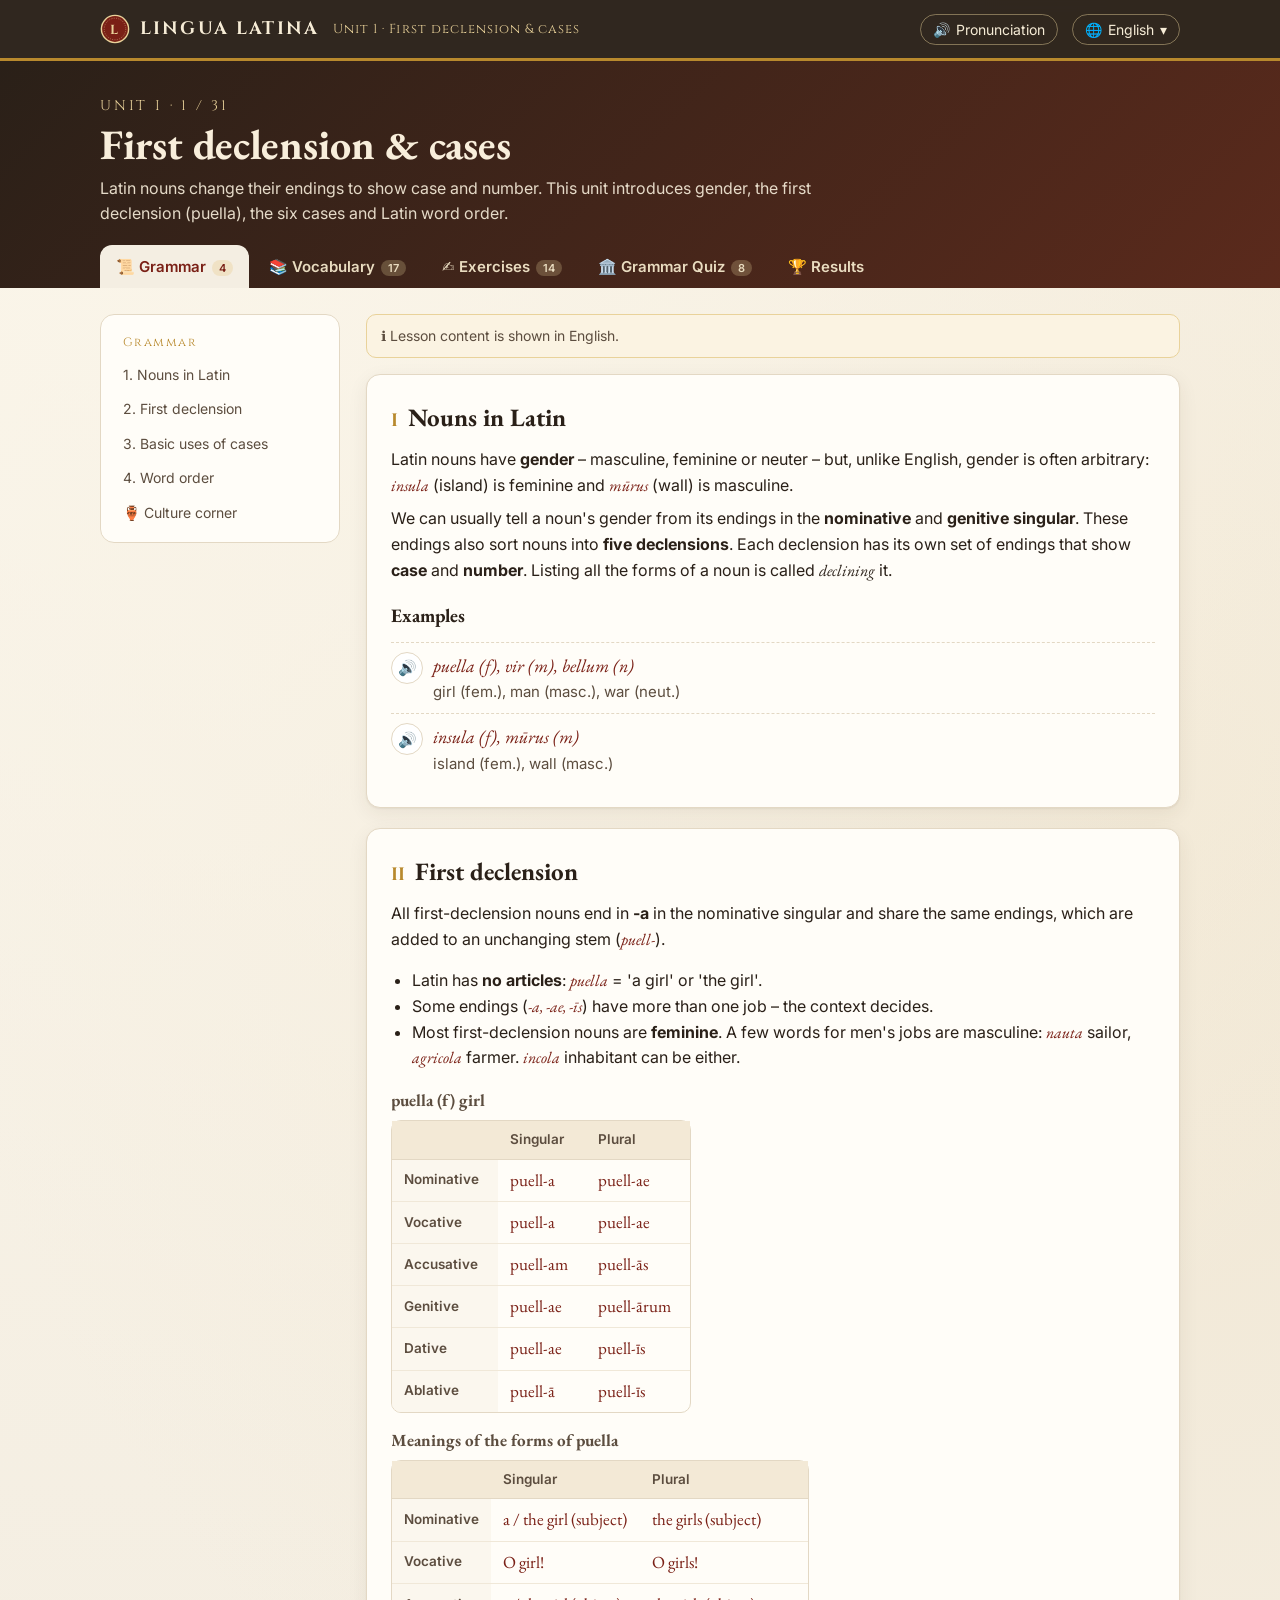
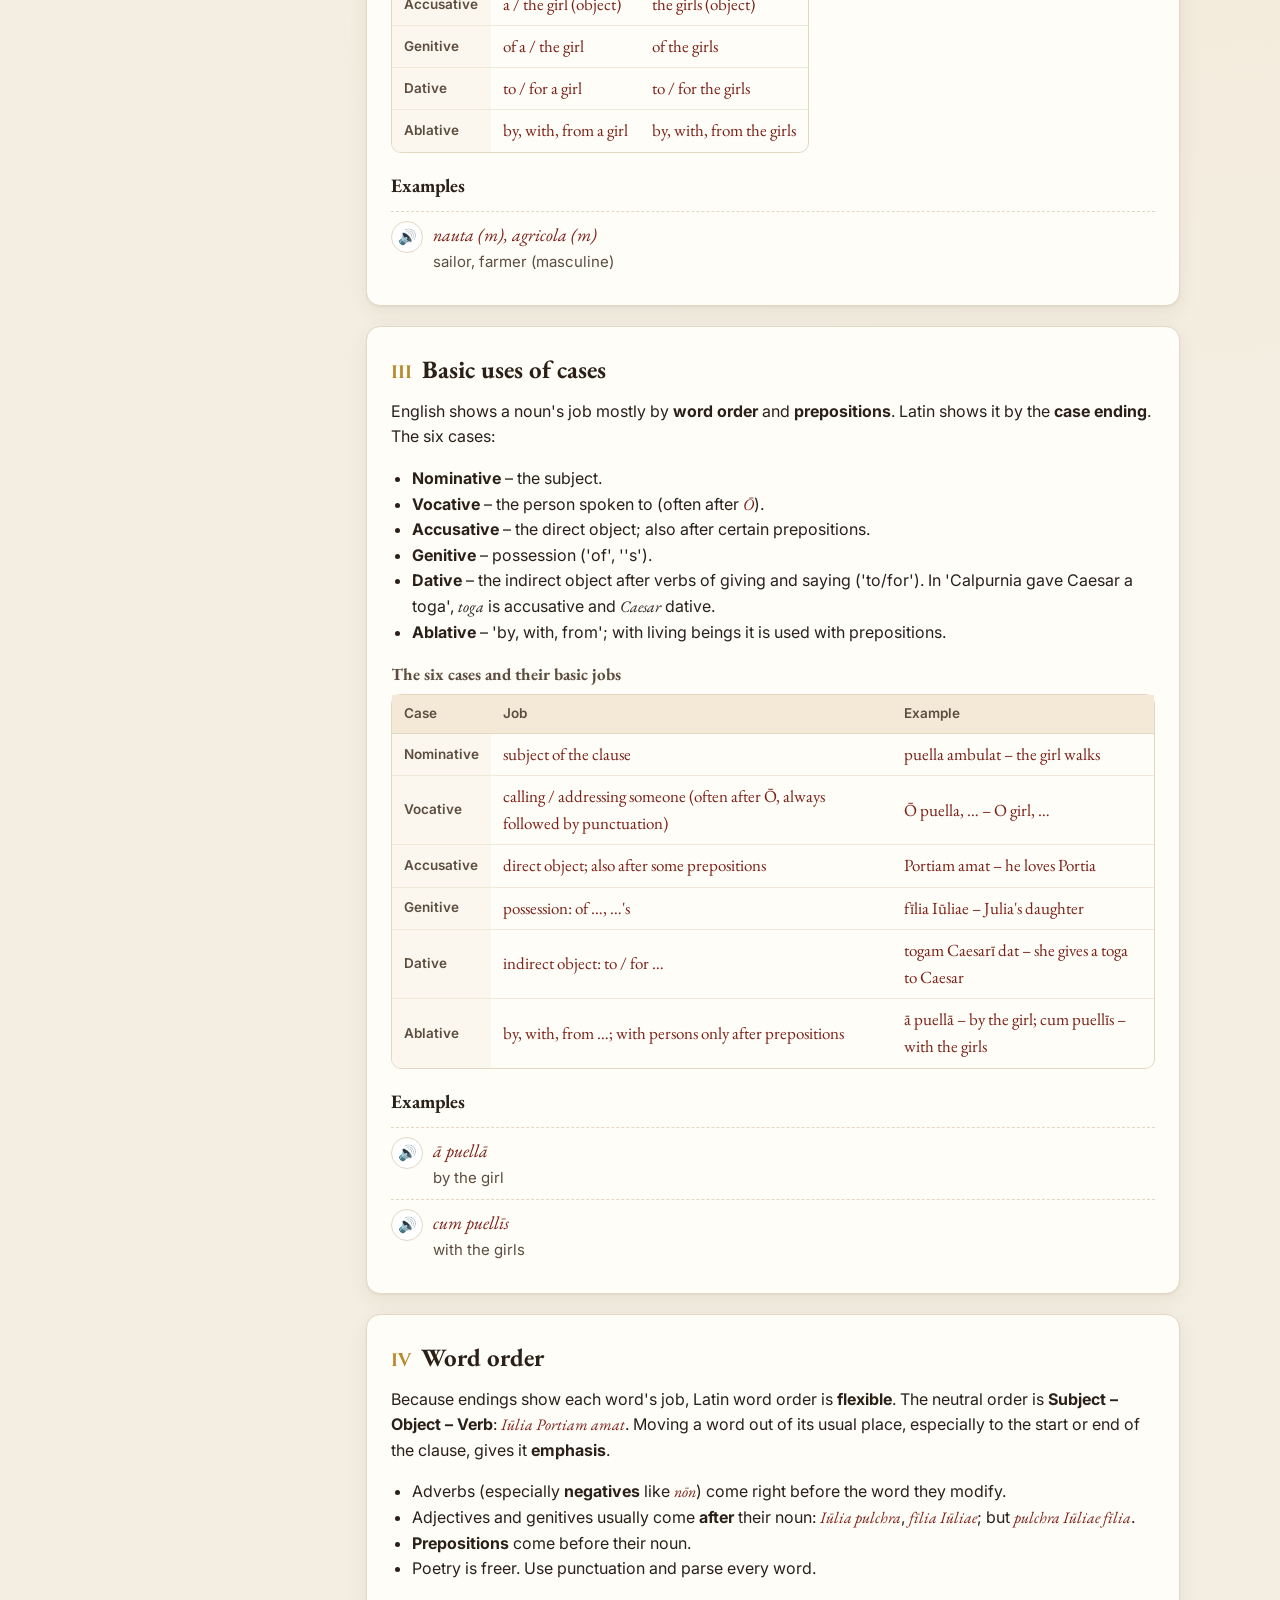
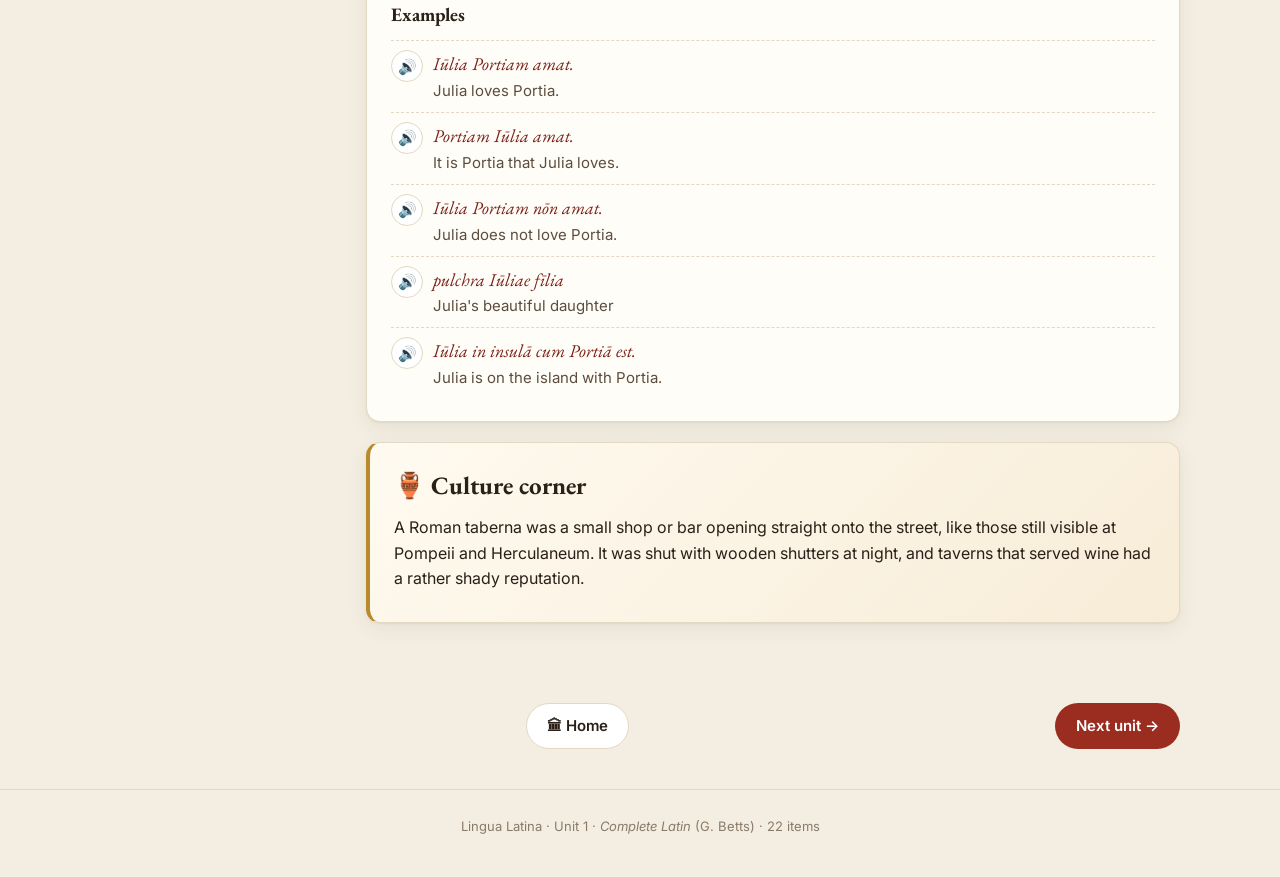
==== unit.html @ 3646592d "Lingua Latina: interactive Latin grammar site (31 units) Co-Authored-By: Claude Opus 5.5 <noreply@an" ====
<!DOCTYPE html>
<html lang="ko">
<head>
<meta charset="utf-8">
<meta name="viewport" content="width=device-width,initial-scale=1">
<title>Lingua Latina — Interactive Latin Grammar</title>
<meta name="description" content="Interactive Latin grammar course: 31 units, readings, exercises with instant scoring, Latin audio. KCIS Latin class.">
<link rel="icon" href="data:image/svg+xml,<svg xmlns='http://www.w3.org/2000/svg' viewBox='0 0 64 64'><rect width='64' height='64' rx='14' fill='%237a2016'/><text x='32' y='45' text-anchor='middle' font-size='38' font-family='Georgia' fill='%23e9d29a'>L</text></svg>">
<link rel="preconnect" href="https://fonts.googleapis.com"><link rel="preconnect" href="https://fonts.gstatic.com" crossorigin>
<link href="https://fonts.googleapis.com/css2?family=Cinzel:wght@500;700&family=EB+Garamond:ital,wght@0,400;0,600;1,400;1,600&family=Inter:wght@400;600;700&family=Noto+Sans+KR:wght@400;600;700&family=Noto+Serif+KR:wght@400;600&display=swap" rel="stylesheet">
<link rel="stylesheet" href="css/style.css">
</head>
<body data-page="unit">
<header class="topbar" id="topbar"></header>
<div id="app"></div>
<script src="js/i18n.js"></script>
<script src="js/tts.js"></script>

<script src="js/app.js"></script>
</body>
</html>
---- css/style.css ----
:root{
  --ink:#2a2018; --ink2:#5c4d3f; --muted:#8a7a68; --bg:#f4eee2; --paper:#fffdf8; --line:#e3d8c4;
  --red:#9b2d20; --red2:#7a2016; --gold:#b8892d; --gold2:#e9d29a; --green:#2f7d4f; --green-bg:#e6f3ea;
  --bad:#b23a2b; --bad-bg:#fbe9e6; --warn:#a8741a; --warn-bg:#fbf1dc; --blue:#2c5b86;
  --shadow:0 1px 2px rgba(60,40,20,.06),0 6px 20px rgba(60,40,20,.07); --r:14px;
  --serif:'EB Garamond','Noto Serif KR','Noto Serif SC','Noto Serif JP',Georgia,serif;
  --sans:'Inter','Noto Sans KR','Noto Sans SC','Noto Sans JP',system-ui,-apple-system,sans-serif;
  --cap:'Cinzel','EB Garamond',serif;
}
*{box-sizing:border-box}
html{scroll-behavior:smooth}
body{margin:0;background:var(--bg);color:var(--ink);font-family:var(--sans);font-size:16px;line-height:1.6;
  background-image:radial-gradient(circle at 10% 0%,#fbf6ea 0,transparent 40%),radial-gradient(circle at 90% 20%,#f1e7d3 0,transparent 35%)}
a{color:var(--red);text-decoration:none} a:hover{text-decoration:underline}
button{font-family:inherit;cursor:pointer}
.la{font-family:var(--serif);font-style:italic;color:var(--red2)}
.wrap{max-width:1120px;margin:0 auto;padding:0 20px}

/* ---------- top bar ---------- */
.topbar{position:sticky;top:0;z-index:50;background:rgba(42,32,24,.97);color:#f6ecd6;border-bottom:3px solid var(--gold);backdrop-filter:blur(6px)}
.topbar .wrap{display:flex;align-items:center;gap:14px;height:58px}
.brand{display:flex;align-items:center;gap:10px;color:#f6ecd6;font-family:var(--cap);font-weight:700;letter-spacing:.12em;font-size:18px;white-space:nowrap}
.brand:hover{text-decoration:none}
.brand .laurel{width:30px;height:30px}
.topbar .crumbs{font-family:var(--cap);font-size:13px;letter-spacing:.08em;color:var(--gold2);overflow:hidden;text-overflow:ellipsis;white-space:nowrap}
.spacer{flex:1}
.tb-btn{background:transparent;border:1px solid rgba(233,210,154,.45);color:#f6ecd6;border-radius:999px;padding:6px 12px;font-size:14px;display:flex;align-items:center;gap:6px}
.tb-btn:hover{background:rgba(233,210,154,.15)}
.dropdown{position:relative}
.menu{position:absolute;right:0;top:calc(100% + 8px);background:var(--paper);color:var(--ink);border:1px solid var(--line);border-radius:12px;box-shadow:var(--shadow);min-width:200px;padding:6px;display:none;max-height:70vh;overflow:auto}
.menu.open{display:block}
.menu button{display:block;width:100%;text-align:left;border:0;background:none;padding:8px 12px;border-radius:8px;font-size:15px;color:var(--ink)}
.menu button:hover,.menu button.on{background:#f3e9d6}
.menu button.on{font-weight:700;color:var(--red)}
.audio-panel{padding:12px;min-width:290px}
.audio-panel label{display:block;font-size:13px;color:var(--muted);margin:8px 0 4px}
.audio-panel select,.audio-panel input[type=range]{width:100%}
.audio-panel select{padding:7px;border-radius:8px;border:1px solid var(--line);background:#fff;font-size:14px}
.audio-panel .note{font-size:12px;color:var(--ink2);margin-top:10px;line-height:1.45;background:#f8f1e3;border-radius:8px;padding:8px}
.seg{display:flex;border:1px solid var(--line);border-radius:10px;overflow:hidden}
.seg button{flex:1;white-space:nowrap;border:0;background:#fff;padding:7px 6px;font-size:13px;text-align:center;border-radius:0}
.seg button.on{background:var(--red);color:#fff;font-weight:600}

/* ---------- hero ---------- */
.hero{position:relative;overflow:hidden;background:linear-gradient(135deg,#2a2018 0%,#4a2a1e 55%,#7a2016 100%);color:#f8eedb;padding:64px 0 56px}
.hero:after{content:"";position:absolute;inset:0;background:repeating-linear-gradient(90deg,rgba(255,255,255,.03) 0 2px,transparent 2px 80px);pointer-events:none}
.hero h1{font-family:var(--cap);font-size:clamp(38px,6vw,64px);letter-spacing:.14em;margin:0;line-height:1.05}
.hero .sub{font-family:var(--serif);font-size:clamp(18px,2.2vw,23px);color:var(--gold2);margin:12px 0 18px;font-style:italic}
.hero p{max-width:640px;font-size:17px;opacity:.92}
.hero .motto{position:absolute;right:28px;top:18px;font-family:var(--cap);letter-spacing:.3em;font-size:12px;color:rgba(233,210,154,.6)}
.hero-cta{display:flex;gap:12px;flex-wrap:wrap;margin-top:22px}
.btn{display:inline-flex;align-items:center;gap:8px;border-radius:999px;padding:10px 20px;font-weight:600;border:1px solid transparent;font-size:15px;transition:.15s}
.btn:hover{text-decoration:none;transform:translateY(-1px)}
.btn-gold{background:var(--gold);color:#2a2018}
.btn-ghost{border-color:rgba(233,210,154,.6);color:#f8eedb}
.btn-red{background:var(--red);color:#fff}
.btn-line{background:#fff;border-color:var(--line);color:var(--ink)}
.btn-sm{padding:6px 14px;font-size:14px}

/* ---------- stats ---------- */
.stats{display:grid;grid-template-columns:repeat(3,1fr);gap:16px;margin:-34px 0 26px;position:relative;z-index:2}
.stat{background:var(--paper);border:1px solid var(--line);border-radius:var(--r);padding:18px 20px;box-shadow:var(--shadow)}
.stat .k{font-size:13px;color:var(--muted);text-transform:uppercase;letter-spacing:.06em}
.stat .v{font-family:var(--cap);font-size:30px;font-weight:700;color:var(--red2)}
.bar{height:8px;background:#efe5d2;border-radius:99px;overflow:hidden}
.bar i{display:block;height:100%;background:linear-gradient(90deg,var(--gold),var(--red));border-radius:99px;transition:width .4s}

/* ---------- unit grid ---------- */
.toolbar{display:flex;gap:12px;align-items:center;margin:8px 0 6px;flex-wrap:wrap}
.search{flex:1;min-width:220px;padding:11px 16px;border-radius:999px;border:1px solid var(--line);background:var(--paper);font-size:15px}
.part{margin:30px 0 8px;display:flex;align-items:center;gap:14px}
.part h2{font-family:var(--cap);font-size:18px;letter-spacing:.12em;margin:0;color:var(--ink2);white-space:nowrap}
.part:after{content:"";flex:1;height:1px;background:linear-gradient(90deg,var(--gold),transparent)}
.grid{display:grid;grid-template-columns:repeat(auto-fill,minmax(310px,1fr));gap:16px}
.ucard{background:var(--paper);border:1px solid var(--line);border-radius:var(--r);padding:18px 18px 14px;box-shadow:var(--shadow);display:flex;flex-direction:column;gap:8px;color:var(--ink);transition:.15s;position:relative}
.ucard:hover{text-decoration:none;transform:translateY(-2px);border-color:var(--gold)}
.ucard .num{font-family:var(--cap);font-size:13px;letter-spacing:.14em;color:var(--gold)}
.ucard .roman{position:absolute;right:16px;top:12px;font-family:var(--cap);font-size:26px;color:#efe3c9}
.ucard h3{margin:0;font-family:var(--serif);font-size:21px;line-height:1.25;color:var(--ink)}
.ucard .topics{font-size:13.5px;color:var(--ink2);line-height:1.45}
.ucard .meta{display:flex;gap:10px;align-items:center;font-size:12.5px;color:var(--muted);margin-top:auto;padding-top:6px}
.ucard .meta .bar{flex:1}
.pill{display:inline-block;padding:2px 9px;border-radius:99px;background:#f3e9d6;color:var(--ink2);font-size:12px;font-weight:600}
.pill.done{background:var(--green-bg);color:var(--green)}

/* pronunciation box */
.pronbox{background:var(--paper);border:1px solid var(--line);border-radius:var(--r);padding:20px;margin:34px 0;box-shadow:var(--shadow)}
.pronbox h2{font-family:var(--cap);letter-spacing:.1em;font-size:18px;margin:0 0 4px}
.chips{display:flex;flex-wrap:wrap;gap:8px;margin-top:12px}
.chip{border:1px solid var(--line);background:#fff;border-radius:999px;padding:6px 12px;font-family:var(--serif);font-style:italic;font-size:17px;color:var(--red2)}
.chip:hover{background:#fbf3e3;border-color:var(--gold)}
.chip small{font-style:normal;font-family:var(--sans);color:var(--muted);font-size:12px;margin-left:6px}

/* ---------- unit page ---------- */
.uhead{background:linear-gradient(135deg,#2a2018,#5b2a1c);color:#f8eedb;padding:34px 0 0}
.uhead .num{font-family:var(--cap);letter-spacing:.2em;color:var(--gold2);font-size:14px}
.uhead h1{font-family:var(--serif);font-size:clamp(28px,4vw,42px);margin:4px 0 6px;line-height:1.15}
.uhead p{opacity:.9;max-width:780px;margin:0 0 18px}
.tabs{display:flex;gap:4px;overflow-x:auto;scrollbar-width:none}
.tabs button{background:transparent;border:0;color:#e9dcc0;padding:12px 16px;font-size:15px;font-weight:600;border-radius:12px 12px 0 0;white-space:nowrap}
.tabs button.on{background:var(--bg);color:var(--red2)}
.tabs button .cnt{font-size:11px;background:rgba(233,210,154,.25);padding:1px 7px;border-radius:99px;margin-left:6px}
.tabs button.on .cnt{background:#f0e2c5}
.layout{display:grid;grid-template-columns:240px 1fr;gap:26px;margin:26px auto 60px}
.toc{position:sticky;top:78px;align-self:start;background:var(--paper);border:1px solid var(--line);border-radius:var(--r);padding:12px;font-size:14px;max-height:calc(100vh - 100px);overflow:auto}
.toc a{display:block;padding:6px 10px;border-radius:8px;color:var(--ink2)}
.toc a:hover{background:#f6eddc;text-decoration:none}
.toc .h{font-family:var(--cap);font-size:12px;letter-spacing:.12em;color:var(--gold);padding:6px 10px}
.card{background:var(--paper);border:1px solid var(--line);border-radius:var(--r);padding:22px 24px;box-shadow:var(--shadow);margin-bottom:20px}
.card h2{font-family:var(--serif);font-size:25px;margin:0 0 10px;color:var(--ink);display:flex;align-items:baseline;gap:10px}
.card h2 .n{font-family:var(--cap);color:var(--gold);font-size:18px}
.card h3{font-family:var(--serif);font-size:19px;margin:18px 0 8px}
.gbody p{margin:.5em 0}.gbody ul{padding-left:1.3em}
.gbody .la,.gbody i{font-family:var(--serif)}
.tablewrap{overflow-x:auto;margin:14px 0}
table.para{border-collapse:separate;border-spacing:0;min-width:300px;font-size:15px;border:1px solid var(--line);border-radius:10px;overflow:hidden}
table.para caption{caption-side:top;text-align:left;font-weight:700;padding:0 0 6px;color:var(--ink2);font-family:var(--serif);font-size:17px}
table.para th{background:#f3e9d6;color:var(--ink2);font-weight:600;padding:8px 12px;text-align:left;font-size:13.5px;border-bottom:1px solid var(--line)}
table.para td{padding:7px 12px;border-bottom:1px solid #f0e8d8}
table.para tr:last-child td{border-bottom:0}
table.para td:first-child{color:var(--ink2);font-weight:600;font-size:13.5px;background:#fbf7ee}
table.para td.sp{font-family:var(--serif);font-size:17px;color:var(--red2);cursor:pointer}
table.para td.sp:hover{background:#fbf0dc}
.examples{list-style:none;padding:0;margin:10px 0 0}
.examples li{display:flex;gap:10px;align-items:flex-start;padding:9px 0;border-top:1px dashed var(--line)}
.examples .ltxt{font-family:var(--serif);font-size:18px;color:var(--red2);font-style:italic}
.examples .tr{color:var(--ink2);font-size:15px}
.spk{flex:none;width:32px;height:32px;border-radius:50%;border:1px solid var(--line);background:#fff;display:inline-flex;align-items:center;justify-content:center;color:var(--red);font-size:15px;padding:0}
.spk:hover{background:var(--red);color:#fff;border-color:var(--red)}
.spk.slow{font-size:11px;font-weight:700;width:auto;padding:0 9px;border-radius:99px}
.spk.playing{animation:pulse 1s infinite}
@keyframes pulse{50%{box-shadow:0 0 0 6px rgba(155,45,32,.15)}}
.notice{background:#fbf3e2;border:1px solid var(--gold2);border-radius:10px;padding:10px 14px;font-size:14px;color:var(--ink2);margin-bottom:16px}
.culture{background:linear-gradient(135deg,#fffaf0,#f7ecd7);border-left:4px solid var(--gold)}

/* vocab */
.vtools{display:flex;gap:8px;margin-bottom:12px;flex-wrap:wrap}
.vlist{display:grid;grid-template-columns:repeat(auto-fill,minmax(260px,1fr));gap:8px}
.vitem{display:flex;gap:10px;align-items:center;padding:9px 12px;border:1px solid var(--line);border-radius:10px;background:#fff}
.vitem .lw{font-family:var(--serif);font-size:17px;color:var(--red2)}
.vitem .m{font-size:14px;color:var(--ink2)}
.fc-wrap{display:flex;flex-direction:column;align-items:center;gap:14px}
.fc{width:min(440px,100%);height:240px;perspective:1000px;cursor:pointer}
.fc-in{position:relative;width:100%;height:100%;transition:transform .5s;transform-style:preserve-3d}
.fc.flip .fc-in{transform:rotateY(180deg)}
.fc-f,.fc-b{position:absolute;inset:0;backface-visibility:hidden;border-radius:18px;display:flex;flex-direction:column;align-items:center;justify-content:center;padding:20px;text-align:center;box-shadow:var(--shadow)}
.fc-f{background:linear-gradient(135deg,#fffdf8,#f4e7cc);border:1px solid var(--gold2)}
.fc-f .lw{font-family:var(--serif);font-size:32px;color:var(--red2);font-style:italic}
.fc-b{background:var(--red2);color:#fff;transform:rotateY(180deg);font-size:24px}
.fc-nav{display:flex;gap:10px;align-items:center}

/* exercises */
.ex-head{display:flex;justify-content:space-between;align-items:center;gap:12px;flex-wrap:wrap;margin-bottom:6px}
.ex-score{font-family:var(--cap);font-weight:700;color:var(--red2);font-size:18px}
.instr{color:var(--ink2);font-size:14.5px;margin:0 0 12px}
.item{border:1px solid var(--line);border-radius:12px;padding:14px 16px;margin:12px 0;background:#fff;transition:border-color .2s}
.item.ok{border-color:#9fd0b0;background:#fbfffc}
.item.no{border-color:#e7b2aa;background:#fffbfa}
.item.half{border-color:#e9cf96;background:#fffdf6}
.item .top{display:flex;gap:10px;align-items:flex-start}
.item .no-badge{flex:none;font-family:var(--cap);font-weight:700;background:#f3e9d6;color:var(--ink2);border-radius:8px;padding:2px 8px;font-size:14px;margin-top:3px}
.item .latin{flex:1;font-family:var(--serif);font-size:19.5px;line-height:1.5;color:var(--ink);white-space:pre-line}
.item .latin .w{cursor:pointer;border-radius:4px}
.item .latin .w:hover{background:#fbeccb}
.item .src{font-size:12.5px;color:var(--muted);margin-top:2px;font-style:italic}
.item .acts{display:flex;gap:6px;flex:none}
.tools{display:flex;gap:6px;flex-wrap:wrap;margin:10px 0 0}
.mini{border:1px solid var(--line);background:#fffaf0;border-radius:99px;padding:3px 11px;font-size:13px;color:var(--ink2)}
.mini:hover{border-color:var(--gold)}
.mini.on{background:var(--ink);color:#fff;border-color:var(--ink)}
.reveal{margin-top:8px;padding:8px 12px;background:#faf4e7;border-radius:8px;font-size:14px;color:var(--ink2)}
.gloss{display:flex;flex-wrap:wrap;gap:6px}
.gloss span{background:#fff;border:1px solid var(--line);border-radius:6px;padding:2px 8px;font-size:13.5px}
.gloss b{font-family:var(--serif);color:var(--red2);font-weight:600;font-style:italic}
.opts{display:grid;gap:8px;margin-top:12px}
.opt{display:flex;gap:10px;align-items:flex-start;text-align:left;border:1px solid var(--line);background:#fffdf9;border-radius:10px;padding:10px 12px;font-size:15px;color:var(--ink);line-height:1.45}
.opt:hover:not([disabled]){border-color:var(--gold);background:#fff8ea}
.opt .l{flex:none;width:24px;height:24px;border-radius:50%;background:#f3e9d6;display:flex;align-items:center;justify-content:center;font-weight:700;font-size:13px;color:var(--ink2)}
.opt.right{border-color:var(--green);background:var(--green-bg)}
.opt.right .l{background:var(--green);color:#fff}
.opt.wrong{border-color:var(--bad);background:var(--bad-bg)}
.opt.wrong .l{background:var(--bad);color:#fff}
.opt[disabled]{cursor:default}
textarea.tr-in,input.fill-in{width:100%;border:1px solid var(--line);border-radius:10px;padding:10px 12px;font-size:15px;font-family:inherit;background:#fffdf9;margin-top:12px}
textarea.tr-in{min-height:70px;resize:vertical}
textarea:focus,input:focus{outline:2px solid var(--gold2);border-color:var(--gold)}
.wrow{display:flex;gap:8px;margin-top:8px;flex-wrap:wrap}
.fb{margin-top:10px;border-radius:10px;padding:10px 14px;font-size:14.5px}
.fb.ok{background:var(--green-bg);color:#1f5c38}
.fb.no{background:var(--bad-bg);color:#7d2419}
.fb.half{background:var(--warn-bg);color:#6e4a0d}
.fb .model{margin-top:6px;color:var(--ink)}
.fb .model b{font-weight:700}
.kw{display:inline-block;border-radius:6px;padding:1px 8px;margin:3px 4px 0 0;font-size:13px}
.kw.y{background:#cfe9d7;color:#1f5c38}.kw.n{background:#f6d3cd;color:#7d2419}
.fillgrid{display:grid;grid-template-columns:repeat(auto-fill,minmax(300px,1fr));gap:10px}
.fillitem{border:1px solid var(--line);border-radius:12px;padding:12px 14px;background:#fff}
.fillitem .p{display:flex;justify-content:space-between;align-items:center;gap:8px}
.fillitem .p .lw{font-family:var(--serif);font-size:18px;color:var(--red2)}
.fillitem input.fill-in{margin-top:8px}
.fillitem.ok{border-color:#9fd0b0;background:#fbfffc}.fillitem.no{border-color:#e7b2aa;background:#fffbfa}
.fillitem .ans{font-size:13px;margin-top:6px;color:var(--ink2)}
.qnum{font-family:var(--cap);color:var(--gold);font-weight:700;margin-right:6px}
.qtext{font-size:16.5px;font-weight:600}
.explain{margin-top:8px;font-size:14px;color:var(--ink2);background:#faf4e7;border-radius:8px;padding:8px 12px}

/* results */
.ring{width:150px;height:150px;border-radius:50%;display:grid;place-items:center;margin:6px auto 10px;background:conic-gradient(var(--red) calc(var(--p)*1%),#efe5d2 0)}
.ring>div{width:118px;height:118px;border-radius:50%;background:var(--paper);display:grid;place-items:center;font-family:var(--cap);font-size:30px;font-weight:700;color:var(--red2)}
.rtable{width:100%;border-collapse:collapse;font-size:15px}
.rtable td,.rtable th{padding:10px 8px;border-bottom:1px solid var(--line);text-align:left}
.rtable td.num{text-align:right;font-variant-numeric:tabular-nums;white-space:nowrap}
.unav{display:flex;justify-content:space-between;gap:12px;margin:10px 0 40px}
.footer{border-top:1px solid var(--line);padding:26px 0 40px;color:var(--muted);font-size:13px;text-align:center}
.toast{position:fixed;left:50%;bottom:24px;transform:translateX(-50%) translateY(40px);background:var(--ink);color:#fff;padding:10px 18px;border-radius:99px;opacity:0;transition:.25s;z-index:99;font-size:14px}
.toast.show{opacity:1;transform:translateX(-50%)}
.hidden{display:none!important}

@media (max-width:860px){
  .layout{grid-template-columns:1fr}
  .toc{display:none}
  .stats{grid-template-columns:1fr;margin-top:-26px}
  .topbar .crumbs{display:none}
  .card{padding:18px 16px}
  .tb-btn .lbl{display:none}
}
@media print{
  .topbar,.tabs,.toc,.unav,.tools,.acts,.spk{display:none!important}
  .layout{display:block}
  body{background:#fff}
}
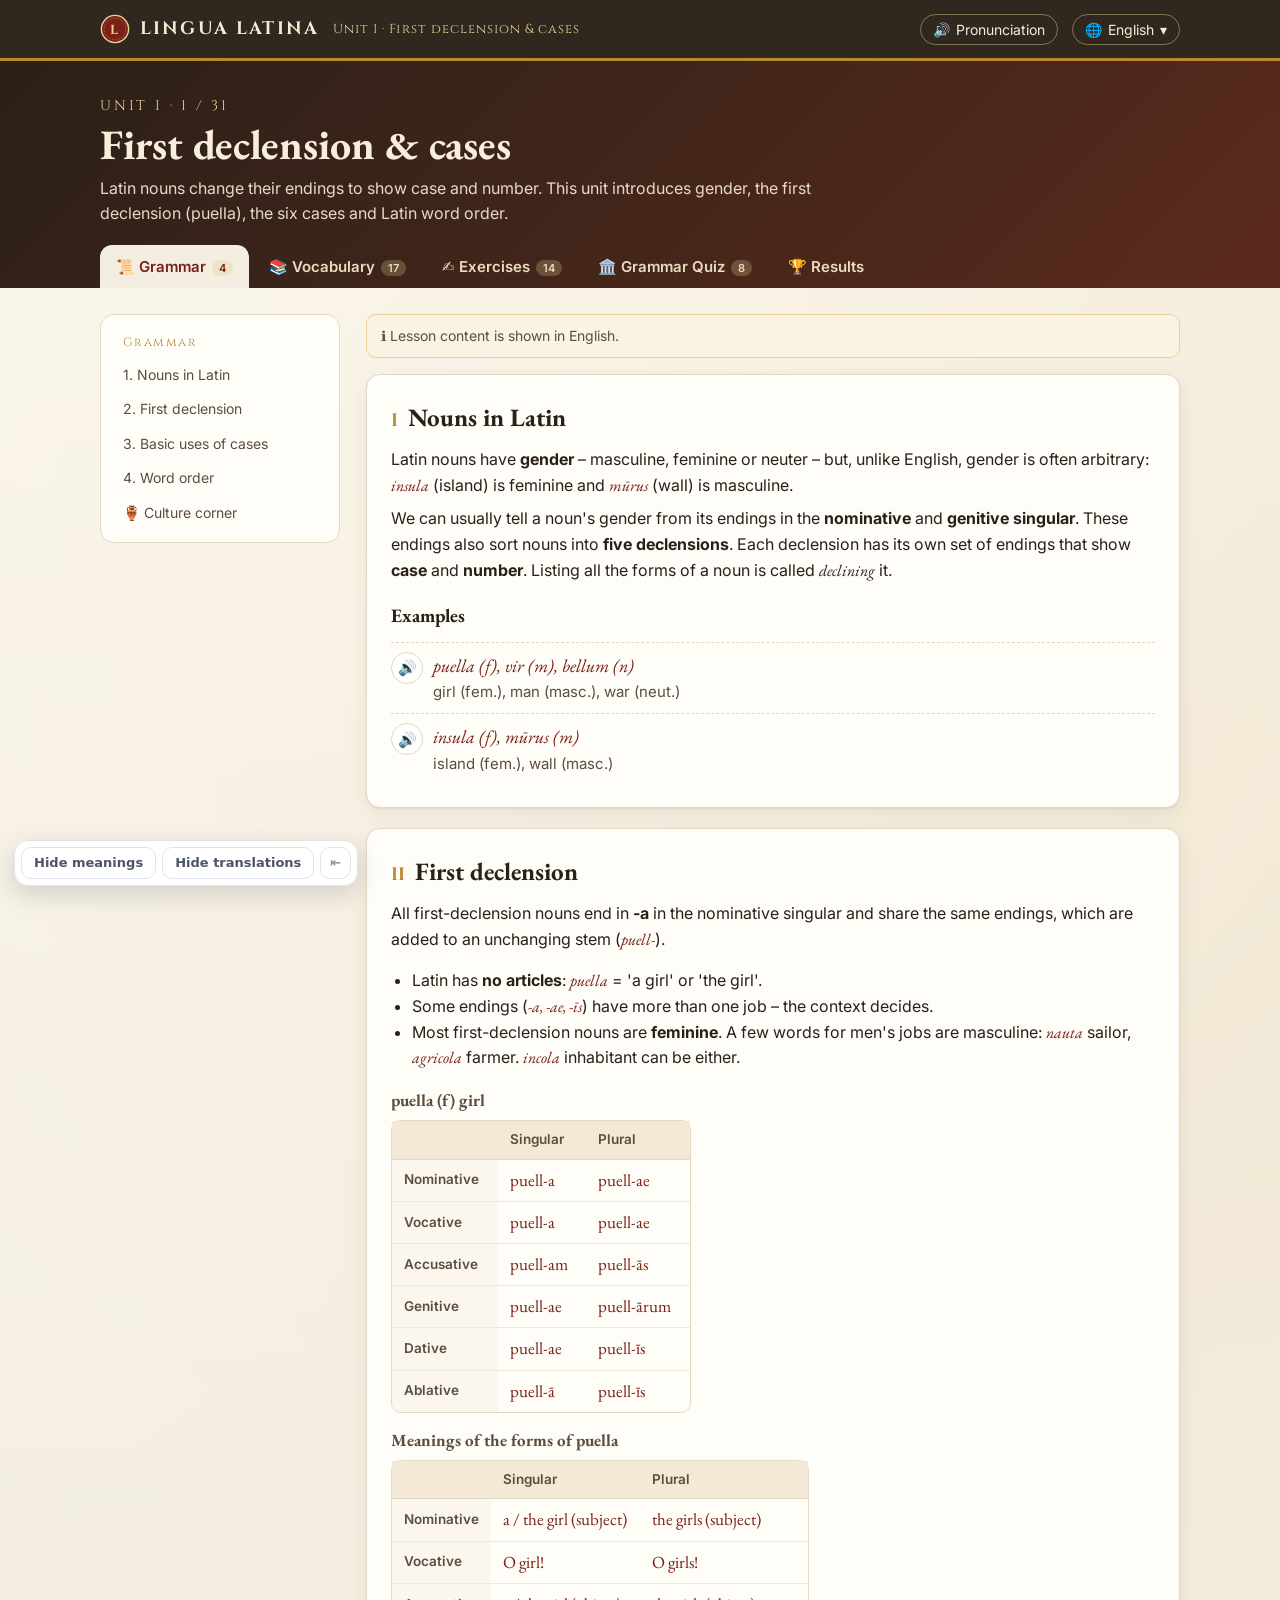
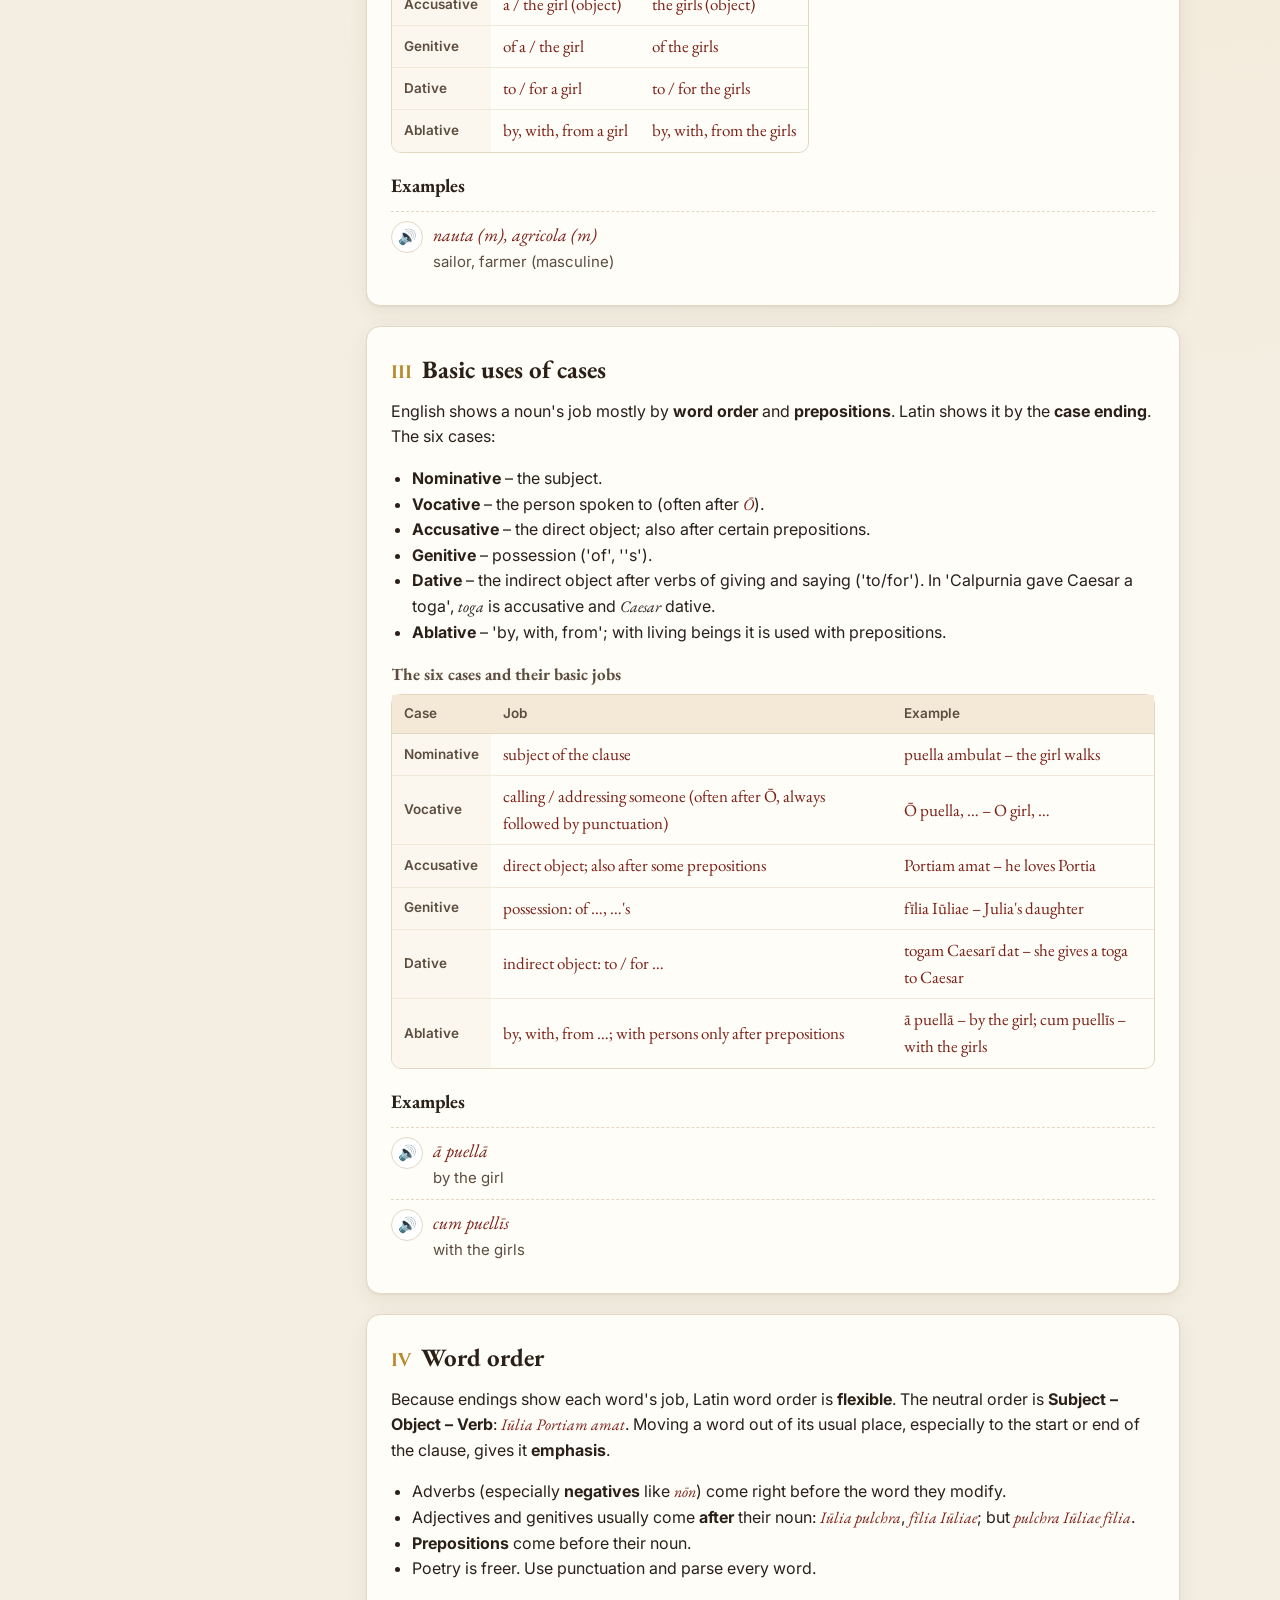
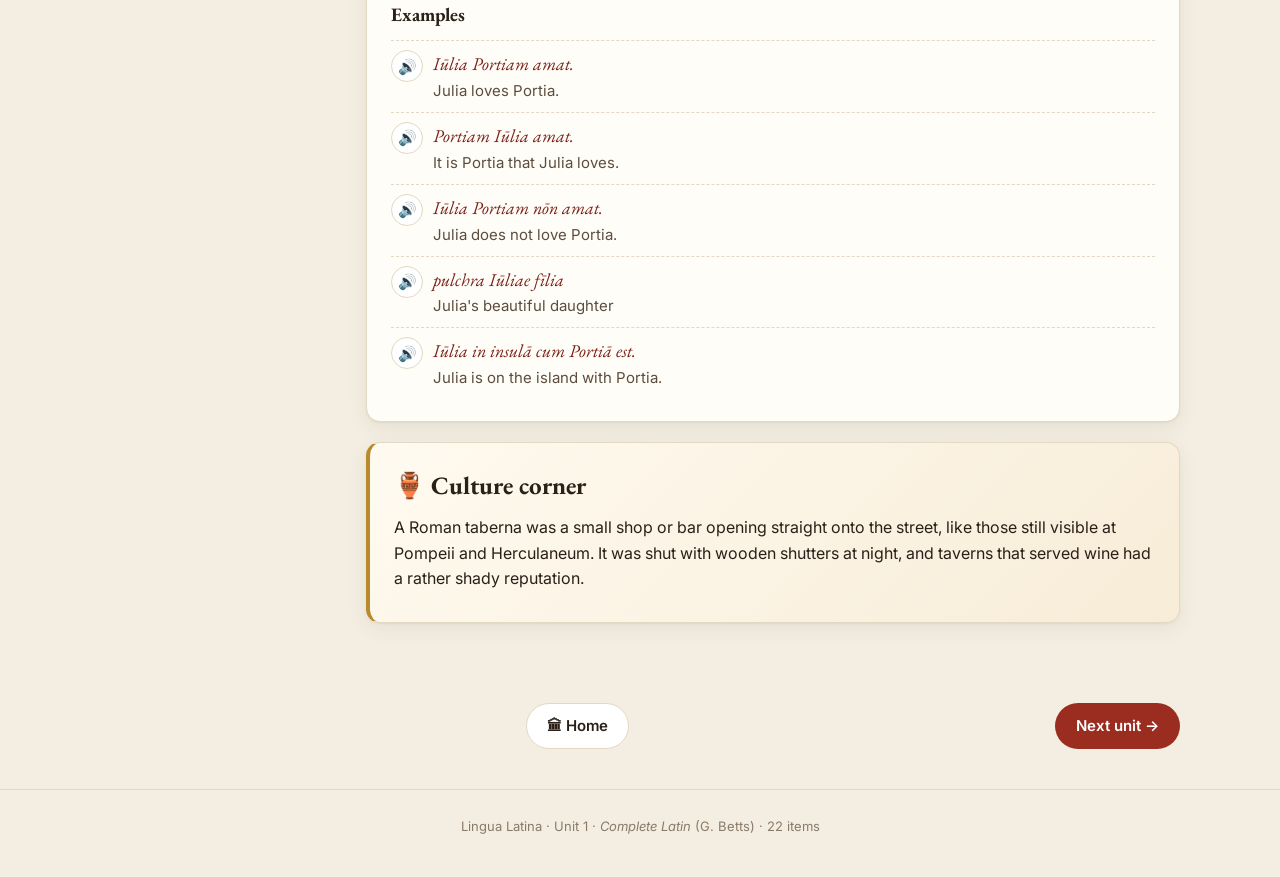
==== commit 741fa88e: "뜻 가리기 · 해석 가리기 기능 추가 화면 왼쪽 아래 버튼으로 단어 뜻과 문장 해석을 흐리게 가리고, 가려진 부분을 누르면 하나씩 확인할 수 있습니다. 설정은 페이지를 옮겨도 유지" ====
--- a/unit.html
+++ b/unit.html
@@ -17,5 +17,6 @@
 <script src="js/tts.js"></script>
 
 <script src="js/app.js"></script>
+<script src="dain-hide.js" defer></script>
 </body>
 </html>
